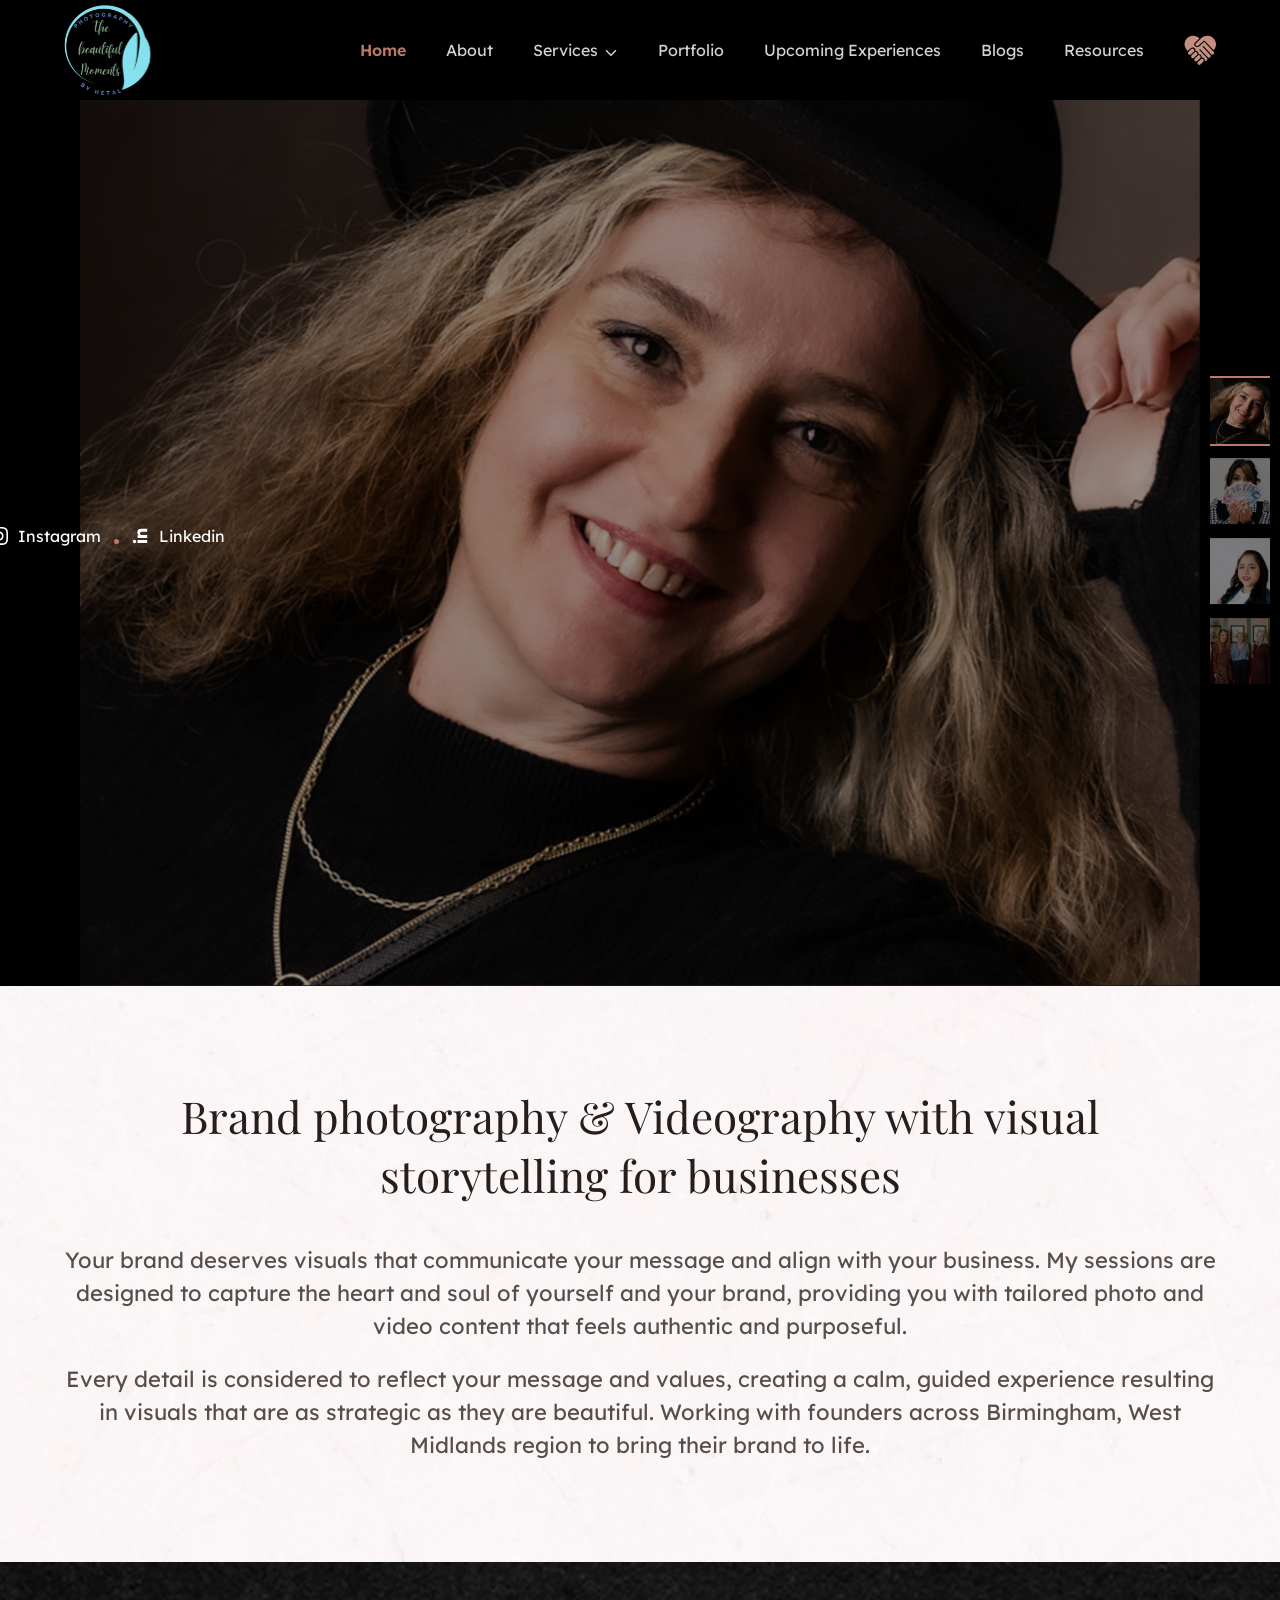
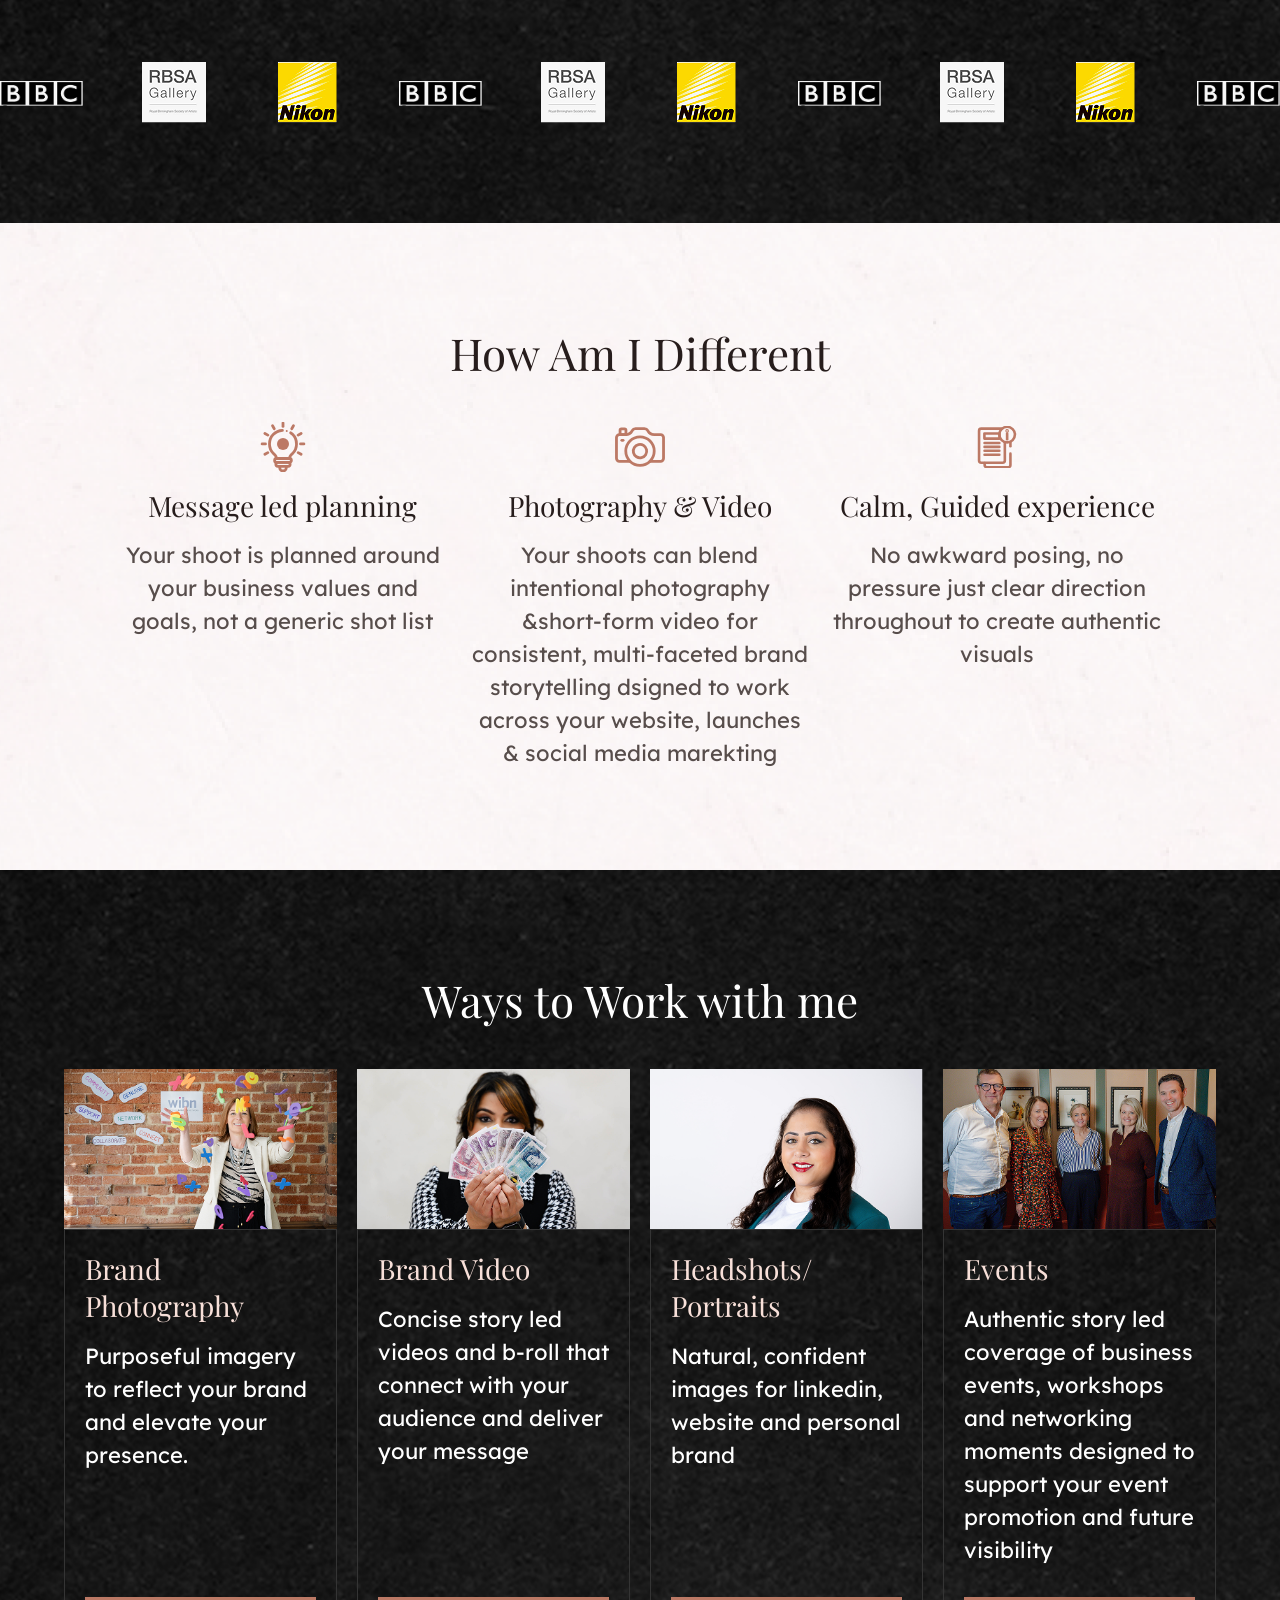
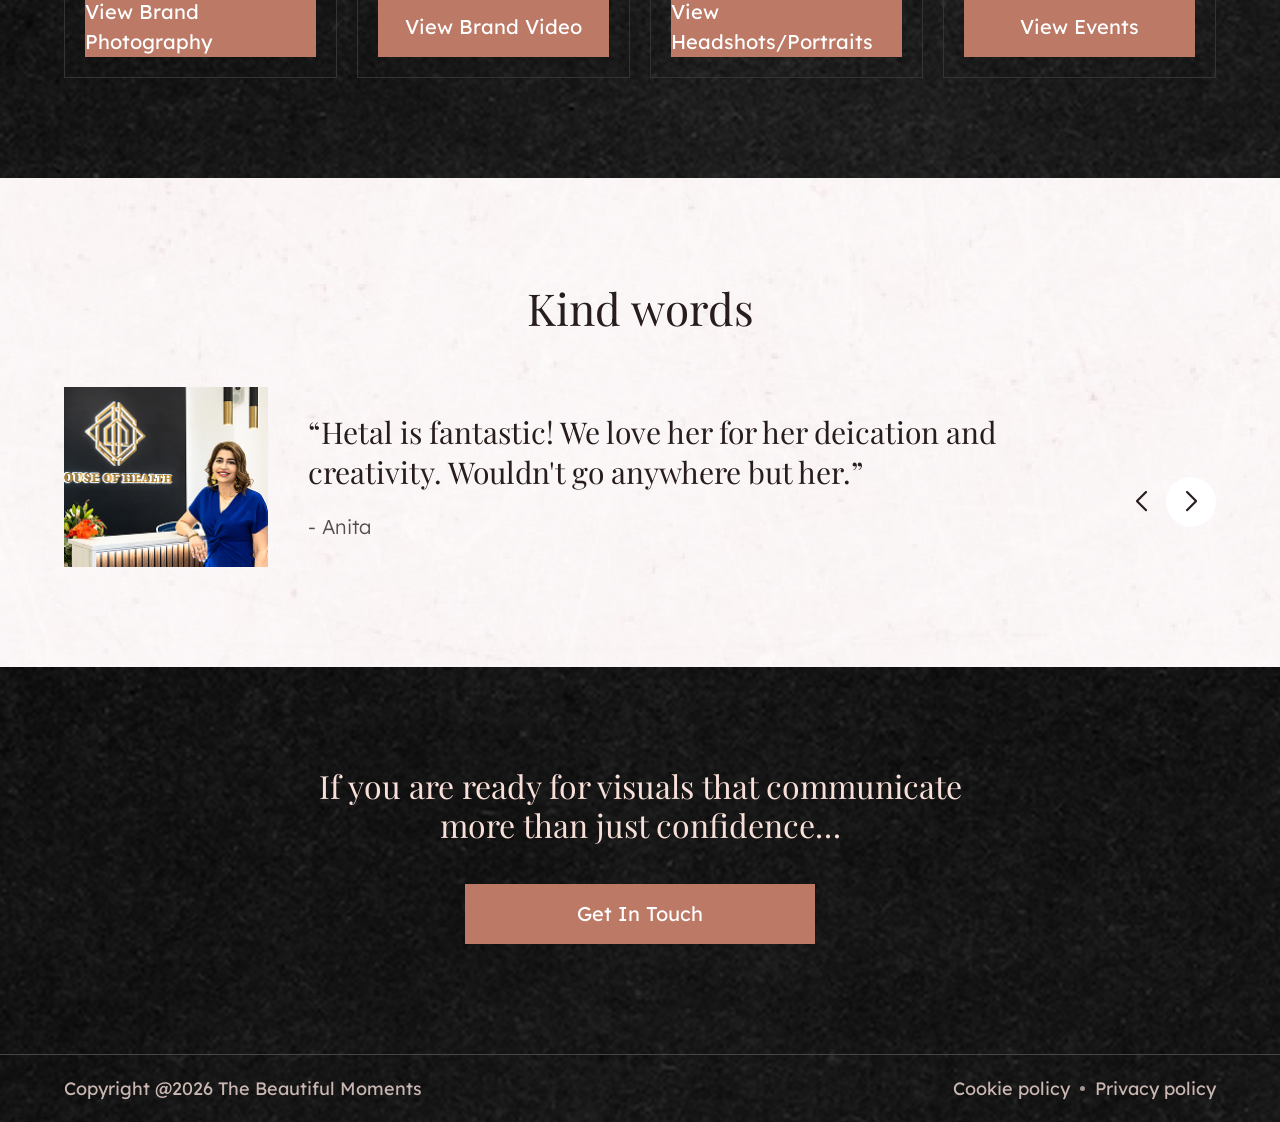
==== index.html @ 72360b37 "initial commit" ====
<!DOCTYPE html>
<html lang="en">

<head>
    <meta charset="UTF-8" />
    <meta name="viewport" content="width=device-width, initial-scale=1.0" />
    <title>Beautiful Moment</title>
    <link href="https://cdn.jsdelivr.net/npm/bootstrap@5.3.3/dist/css/bootstrap.min.css" rel="stylesheet">
    <link rel="stylesheet" href="https://cdn.jsdelivr.net/npm/swiper@11/swiper-bundle.min.css" />
    <link rel="stylesheet" href="css/style.css" />
    <link rel="stylesheet" href="css/responsive.css" />
</head>

<body>
    <header class="main-header">
        <div class="bm-container">
            <nav class="navbar navbar-expand-lg navbar-dark bg-transparent justify-content-between">
                <a class="navbar-brand" href="index.html">
                    <img src="media-images/logo.svg" alt="Beautiful Moment Logo" class="header-logo">
                </a>
                <div class="d-flex align-items-center nav-right">
                    <button class="navbar-toggler" type="button" data-bs-toggle="collapse" data-bs-target="#navbarNav"
                        aria-controls="navbarNav" aria-expanded="false" aria-label="Toggle navigation">
                        <img src="./media-images/menu-toggle.svg" alt="">
                    </button>
                    <div class="collapse navbar-collapse justify-content-center" id="navbarNav">
                        <ul class="navbar-nav mx-auto">
                            <li class="nav-item">
                                <a class="nav-link active" aria-current="page" href="index.html">Home</a>
                            </li>
                            <li class="nav-item">
                                <a class="nav-link" href="about.html">About</a>
                            </li>
                            <li class="nav-item dropdown">
                                <a class="nav-link dropdown-toggle" href="service.html" id="navbarDropdown" role="button"
                                    data-bs-toggle="dropdown" aria-expanded="false">
                                    Services
                                </a>
                                <ul class="dropdown-menu" aria-labelledby="navbarDropdown">
                                    <li><a class="dropdown-item" href="service.html">All Services</a></li>
                                    <li><hr class="dropdown-divider"></li>
                                    <li><a class="dropdown-item" href="service-inner.html">Brand Photography</a></li>
                                    <li><a class="dropdown-item" href="#">Brand Video</a></li>
                                    <li><a class="dropdown-item" href="#">Headshots/Portraits</a></li>
                                    <li><a class="dropdown-item" href="#">Event</a></li>
                                </ul>
                            </li>
                            <li class="nav-item">
                                <a class="nav-link" href="portfolio.html">Portfolio</a>
                            </li>
                            <li class="nav-item">
                                <a class="nav-link" href="#">Upcoming Experiences</a>
                            </li>
                            <li class="nav-item">
                                <a class="nav-link" href="#">Blogs</a>
                            </li>
                            <li class="nav-item">
                                <a class="nav-link" href="#">Resources</a>
                            </li>
                        </ul>
                    </div>
                    <div class="header-action">
                        <a class="btn-heart" data-bs-toggle="offcanvas" href="#heartOffcanvas" role="button"
                            aria-controls="heartOffcanvas">
                            <img src="media-images/heart-icon.svg" alt="Heart Button Icon">
                        </a>
                    </div>
                </div>
            </nav>
        </div>
    </header>
    <main>
        <!-- Hero-Section -->
        <section>
            <div class="hero-section">
                <!-- Social Links - Left Side -->
                <div class="hero-social">
                    <ul>
                        <li> <a href="#" target="_blank"><img src="media-images/facebook-icon.svg" alt="">
                                <span>Facebook</span></a>
                        </li>
                        <li> <a href="#" target="_blank"><img src="media-images/instagram-icon.svg" alt="">
                                <span>Instagram</span></a>
                        </li>
                        <li> <a href="#" target="_blank"><img src="media-images/linkdein-icon.svg" alt="">
                                <span>Linkedin</span></a>
                        </li>
                    </ul>
                </div>

                <!-- Main Slider -->
                <div class="hero-slider-wrap">
                    <div class="swiper heroSwiper">
                        <div class="swiper-wrapper">
                            <div class="swiper-slide">
                                <img src="./media-images/hero-banner-image.png" alt="Hero Slide 1">
                            </div>
                            <div class="swiper-slide">
                                <img src="./media-images/why-us-2.png" alt="Hero Slide 2">
                            </div>
                            <div class="swiper-slide">
                                <img src="./media-images/why-us-3.png" alt="Hero Slide 3">
                            </div>
                            <div class="swiper-slide">
                                <img src="./media-images/why-us-4.png" alt="Hero Slide 4">
                            </div>
                        </div>
                    </div>
                </div>

                <!-- Thumbnail Navigation - Right Side -->
                <div class="hero-thumbs">
                    <div class="swiper heroThumbs">
                        <div class="swiper-wrapper">
                            <div class="swiper-slide">
                                <img src="./media-images/hero-banner-image.png" alt="Thumb 1">
                            </div>
                            <div class="swiper-slide">
                                <img src="./media-images/why-us-2.png" alt="Thumb 2">
                            </div>
                            <div class="swiper-slide">
                                <img src="./media-images/why-us-3.png" alt="Thumb 3">
                            </div>
                            <div class="swiper-slide">
                                <img src="./media-images/why-us-4.png" alt="Thumb 4">
                            </div>
                        </div>
                    </div>
                </div>
            </div>
        </section>
        <!-- Brand Photography -->
        <section>
            <div class="brand-photography py-100">
                <div class="bm-container">
                    <div class="brand-content">
                        <h2>Brand photography & Videography with visual storytelling for businesses</h2>
                        <p>Your brand deserves visuals that communicate your message and align with your business. My
                            sessions are designed to capture the heart and soul of yourself and your brand, providing
                            you with tailored photo and video content that feels authentic and purposeful.</p>
                        <p>Every detail is considered to reflect your message and values, creating a calm, guided
                            experience resulting in visuals that are as strategic as they are beautiful. Working with
                            founders across Birmingham, West Midlands region to bring their brand to life.</p>
                    </div>
                </div>
            </div>
        </section>
        <!-- Partner Section -->
        <section>
            <div class="dark-bg py-100 overflow-hidden">
                <div class="swiper partnerSwiper">
                    <div class="swiper-wrapper partner-content align-items-center">
                        <div class="swiper-slide text-center"><img src="./media-images/brand-logo-1.png" alt=""></div>
                        <div class="swiper-slide text-center"><img src="./media-images/brand-logo-2.png" alt=""></div>
                        <div class="swiper-slide text-center"><img src="./media-images/brand-logo-3.png" alt=""></div>
                        <div class="swiper-slide text-center"><img src="./media-images/brand-logo-1.png" alt=""></div>
                        <div class="swiper-slide text-center"><img src="./media-images/brand-logo-2.png" alt=""></div>
                        <div class="swiper-slide text-center"><img src="./media-images/brand-logo-3.png" alt=""></div>
                        <div class="swiper-slide text-center"><img src="./media-images/brand-logo-1.png" alt=""></div>
                        <div class="swiper-slide text-center"><img src="./media-images/brand-logo-2.png" alt=""></div>
                        <div class="swiper-slide text-center"><img src="./media-images/brand-logo-3.png" alt=""></div>
                        <div class="swiper-slide text-center"><img src="./media-images/brand-logo-1.png" alt=""></div>
                        <div class="swiper-slide text-center"><img src="./media-images/brand-logo-2.png" alt=""></div>
                        <div class="swiper-slide text-center"><img src="./media-images/brand-logo-3.png" alt=""></div>
                    </div>
                </div>
            </div>
        </section>
        <!-- How Am I Different -->
        <section>
            <div class="bm-container">
                <div class="how-different py-100">
                    <h2>How Am I Different</h2>
                    <div class="how-different-grid">
                        <div class="how-different-card">
                            <div class="card-image">
                                <img src="./media-images/how-different-1.svg" alt="how-different">
                            </div>
                            <div class="card-content">
                                <h3>Message led planning</h3>
                                <p>Your shoot is planned around your business values and goals, not a generic shot list
                                </p>
                            </div>
                        </div>
                        <div class="how-different-card">
                            <div class="card-image">
                                <img src="./media-images/how-different-2.svg" alt="how-different">
                            </div>
                            <div class="card-content">
                                <h3>Photography & Video</h3>
                                <p>Your shoots can blend intentional photography &short-form video for consistent,
                                    multi-faceted brand storytelling dsigned to work across your website, launches &
                                    social media marekting</p>
                            </div>
                        </div>
                        <div class="how-different-card">
                            <div class="card-image">
                                <img src="./media-images/how-different-3.svg" alt="how-different">
                            </div>
                            <div class="card-content">
                                <h3>Calm, Guided experience</h3>
                                <p>No awkward posing, no pressure just clear direction throughout to create authentic
                                    visuals</p>
                            </div>
                        </div>
                    </div>
                </div>
            </div>

        </section>
        <!-- Ways to Work with me -->
        <section>
            <div class="why-us-main dark-bg py-100">
                <div class="bm-container ">
                    <h2>Ways to Work with me</h2>
                    <div class="why-us-grid">
                        <div class="why-us-card">
                            <div class="card-image">
                                <img src="./media-images/why-us-1.png" alt="why-us">
                            </div>
                            <div class="why-us-card-content">
                                <h3>Brand Photography</h3>
                                <p>Purposeful imagery to reflect your brand and elevate your presence.</p>
                                <a href="service-inner.html" class="btn-primary">View Brand Photography</a>
                            </div>
                        </div>
                        <div class="why-us-card">
                            <div class="card-image">
                                <img src="./media-images/why-us-2.png" alt="why-us">
                            </div>
                            <div class="why-us-card-content">
                                <h3>Brand Video</h3>
                                <p>Concise story led videos and b-roll that connect with your audience and deliver your
                                    message </p>
                                <a href="service.html" class="btn-primary">View Brand Video</a>
                            </div>
                        </div>
                        <div class="why-us-card">
                            <div class="card-image">
                                <img src="./media-images/why-us-3.png" alt="why-us">
                            </div>
                            <div class="why-us-card-content">
                                <h3>Headshots/ Portraits </h3>
                                <p>Natural, confident images for linkedin, website and personal brand</p>
                                <a href="service.html" class="btn-primary">View Headshots/Portraits</a>
                            </div>
                        </div>
                        <div class="why-us-card">
                            <div class="card-image">
                                <img src="./media-images/why-us-4.png" alt="why-us">
                            </div>
                            <div class="why-us-card-content">
                                <h3>Events</h3>
                                <p>Authentic story led coverage of business events, workshops and networking moments
                                    designed to support your event promotion and future visibility</p>
                                <a href="service.html" class="btn-primary">View Events</a>
                            </div>
                        </div>
                    </div>
                </div>
            </div>
        </section>
        <!-- Client Feedback -->
        <section>
            <div class="bm-container">
                <div class="client-feedback py-100">
                    <h2>Kind words</h2>
                    <div class="client-feedback-slider position-relative">
                        <div class="swiper feedbackSwiper">
                            <div class="swiper-wrapper">
                                <div class="swiper-slide">
                                    <div class="testimonial-slide">
                                        <div class="testimonial-img">
                                            <img src="./media-images/client-feedback.png" alt="Testimonial Image">
                                        </div>
                                        <div class="testimonial-content">
                                            <p class="quote">“Hetal is fantastic! We love her for her deication and
                                                creativity. Wouldn't go anywhere but her.”</p>
                                            <span class="author">- Anita</span>
                                        </div>
                                    </div>
                                </div>
                                <div class="swiper-slide">
                                    <div class="testimonial-slide">
                                        <div class="testimonial-img">
                                            <img src="./media-images/client-feedback.png" alt="Testimonial Image">
                                        </div>
                                        <div class="testimonial-content">
                                            <p class="quote">“Absolutely stunning work! The attention to detail and
                                                storytelling is unmatched. Highly recommended!”</p>
                                            <span class="author">- Sarah</span>
                                        </div>
                                    </div>
                                </div>
                            </div>
                        </div>
                        <div class="feedback-navigation">
                            <div class="swiper-button-prev feedback-prev"></div>
                            <div class="swiper-button-next feedback-next"></div>
                        </div>
                    </div>
                </div>
            </div>
        </section>
    </main>
    <footer>
        <div class="dark-bg">
            <div class="bm-container">
                <div class="footer-content py-100">
                    <h3>If you are ready for visuals that communicate more than just confidence…</h3>
                    <a data-bs-toggle="offcanvas" href="#heartOffcanvas" role="button"
                        aria-controls="heartOffcanvas" class="btn-primary">Get In Touch</a>
                </div>
            </div>

            <div class="footer-copyright">
                <div class="bm-container">
                    <p>Copyright @2026 The Beautiful Moments</p>
                    <div class="cookies-policy"><a href="#">Cookie policy</a><a href="#">Privacy policy</a></div>
                </div>
            </div>
        </div>
    </footer>

    <!-- Offcanvas for Heart Button -->
    <div class="custom-offcanvas">
        <div class="offcanvas offcanvas-end" tabindex="-1" id="heartOffcanvas" aria-labelledby="heartOffcanvasLabel">
            <div class="offcanvas-header justify-content-between">
                <h3 class="offcanvas-title" id="heartOffcanvasLabel">Get In Touch</h3>
                <button type="button" data-bs-dismiss="offcanvas" aria-label="Close"><img
                        src="./media-images/close-icon.svg" alt=""></button>
            </div>
            <div class="offcanvas-body">
                <div class="opening-hours">
                    <h4>Opening Hours</h4>
                    <div class="hours-item">
                        <p>Monday – Friday</p>
                        <p>10 am – 5 pm</p>
                    </div>
                    <div class="hours-item">
                        <p>Weekends</p>
                        <p>10 am – 2 pm</p>
                    </div>
                    <div class="hours-item">
                        <p>Holidays</p>
                        <p>Closed</p>
                    </div>
                </div>
                <div class="opening-hours">
                    <h4>Contact Us</h4>
                    <div class="contact-links">
                        <span><img src="./media-images/call-icon.svg" alt=""></span>
                        <a href="telto:+ (65) 123-272-778">+ (65) 123-272-778</a>
                    </div>
                    <div class="contact-links">
                        <span><img src="./media-images/mail-icon.svg" alt=""></span>
                        <a href="mailto:info@thebeautifulmoments.co.uk">info@thebeautifulmoments.co.uk</a>
                    </div>
                </div>
                <div class="canvas-copyright mt-auto">
                    <p>Copyright <img src="./media-images/copyright-icon.svg" alt=""> 2026 - All Rights Reserved.</p>
                    <p>Website Design & Developed by <b><a href="">Softqube Technologies LLC</a></b>.</p>
                </div>
            </div>
        </div>
    </div>
    <script src="https://cdn.jsdelivr.net/npm/bootstrap@5.3.3/dist/js/bootstrap.bundle.min.js"></script>
    <script src="https://cdn.jsdelivr.net/npm/swiper@11/swiper-bundle.min.js"></script>
    <script src="custom.js"></script>
</body>

</html>
---- css/style.css ----
@import url('https://fonts.googleapis.com/css2?family=Lexend:wght@100..900&family=Playfair+Display:ital,wght@0,400..900;1,400..900&display=swap');

:root {

    --font-primary: 'Lexend', sans-serif;
    --font-secondary: 'Playfair Display', serif;

    --container-max-width: 1620px;
    /* ================= COLORS ================= */
    --color-primary: #BC7965;
    --color-secondary: #F8E0D9;
    --color-dark: #271D1C;
    --color-dark-muted: #574D4B;
    --color-light-gray: #D3D3D3;
    --color-white: #FFFFFF;
    --color-black: #000000;

    /* ================= FONT SIZES ================= */
    --text-xs: 16px;
    --text-sm: 18px;
    --text-md: 20px;
    --text-lg: 22px;
    --text-xl: 26px;
    --heading-sm: 28px;
    --heading-md: 30px;
    --footer-md: 32px;
    --heading-lg: 36px;
    --heading-xl: 40px;
    --heading-2xl: 48px;
    --heading-3xl: 68px;
    --bg-primary: url('../images/light-bg.png');
    --bg-secondary: url('../images/dark-bg.png');
}

.bm-container {
    width: 100%;
    max-width: var(--container-max-width);
    margin-left: auto;
    margin-right: auto;
}

html {
    scroll-behavior: smooth;
}

* {
    margin: 0;
    padding: 0;
    box-sizing: border-box;
}

body {
    font-family: var(--font-primary);
    background-image: var(--bg-primary);
}

.dark-bg {
    background-image: var(--bg-secondary);
}

h1,
h2,
h3,
h4,
h5,
h6 {
    font-family: var(--font-secondary);
    margin: 0;
}

a:focus-visible {
    outline: none !important;
}

.post,
.page {
    margin: 0;
}

.row {
    margin: 0;
}

p,
ul {
    margin: 0;
    padding: 0;
}

.row>* {
    padding-left: 0;
    padding-right: 0;
}

a {
    text-decoration: none;
    color: inherit;
}

main {
    padding-top: 86px;
}

.py-100 {
    padding: 100px 0;
}

a.btn-primary {
    background-color: var(--color-primary);
    color: var(--color-white);
    font-family: var(--font-primary);
    font-size: var(--text-md);
    font-weight: 400;
    transition: all 0.4s ease;
    min-width: 350px;
    width: fit-content;
    height: 60px;
    display: flex;
    align-items: center;
    justify-content: center;
    position: relative;
    overflow: hidden;
    z-index: 1;
}

a.btn-primary::before {
    content: '';
    position: absolute;
    top: 0;
    right: 0;
    width: 0;
    height: 100%;
    background-color: var(--color-black);
    transition: all 0.4s ease;
    z-index: -1;
}

a.btn-primary:hover {
    color: var(--color-white);
}

a.btn-primary:hover::before {
    width: 100%;
}

h2 {
    color: var(--color-dark);
    font-size: var(--heading-2xl);
    font-weight: 400;
    margin-bottom: 40px;
    line-height: normal;
    text-align: center;
}

section:has(.dark-bg) h2 {
    color: var(--color-white);
}

/* ================= HERO SECTION ================= */
.hero-section {
    position: relative;
    display: flex;
    align-items: stretch;
    height: 100vh;
    background-color: var(--color-black);
    overflow: hidden;
}

.hero-slider-wrap {
    flex: 1;
    overflow: hidden;
}

.heroSwiper {
    width: 100%;
    height: 100%;
}

.heroSwiper .swiper-slide img {
    width: 100%;
    height: 100%;
    object-fit: cover;
}

/* Social Links - Left Side */
.hero-social {
    position: absolute;
    left: 0;
    top: 0;
    bottom: 0;
    width: 150px;
    background-color: var(--color-black);
    display: flex;
    flex-direction: column;
    align-items: center;
    justify-content: center;
    gap: 30px;
    z-index: 5;
}

.hero-social li::marker {
    color: var(--color-primary);
}

.hero-social ul li:first-of-type {
    list-style-type: none;
}

.hero-social ul {

    display: flex;
    gap: 30px;
    writing-mode: sideways-lr;

}

.hero-social a img {
    transform: rotate(-90deg);
}

.hero-social a {
    display: flex;
    align-items: bottom;
    gap: 10px;
    color: var(--color-white);
    font-family: var(--font-primary);
    font-size: var(--text-xs);
    font-style: normal;
    font-weight: 400;
    line-height: normal;
}


/* Thumbnail Navigation - Right Side */
.hero-thumbs {
    width: 150px;
    background-color: var(--color-black);
    display: flex;
    align-items: center;
    justify-content: center;
    padding: 10px;
    z-index: 5;
}

.hero-thumbs .swiper-vertical>.swiper-wrapper {
    justify-content: center;
    align-items: center;
}

.hero-social li {
    padding: 10px 0;
}

.heroThumbs {
    width: 100%;
    height: auto;
}

.heroThumbs .swiper-slide {
    width: 80px !important;
    height: 70px !important;
    cursor: pointer;
    opacity: 0.5;
    transition: opacity 0.3s ease;
    border: 2px solid transparent;
}

.heroThumbs .swiper-slide-thumb-active {
    opacity: 1;
    border-color: var(--color-primary);
}

.heroThumbs .swiper-slide img {
    width: 100%;
    height: 100%;
    object-fit: cover;
}

/* ================= HEADER ================= */
.main-header {
    background-color: var(--color-black);
    position: fixed;
    width: 100%;
    top: 0;
    z-index: 9;
}

.main-header .navbar {
    padding: 0;
}

.navbar-toggler {
    all: unset;
}

.header-logo {
    height: 90px;
    width: auto;
}

.main-header .navbar-nav {
    gap: 40px;
}

.main-header .navbar-nav .nav-link {
    color: var(--color-light-gray);
    font-family: var(--font-primary);
    font-size: var(--text-xs);
    font-weight: 400;
    padding: 0 !important;
    transition: all 0.3s ease;
}

.main-header .navbar-nav .nav-link:hover,
.main-header .navbar-nav .nav-link:focus {
    color: var(--color-primary);
}

.main-header .navbar-nav .nav-link.active {
    color: var(--color-primary);
    font-weight: 600;
}

.main-header .navbar-nav .dropdown-menu {
    background: rgba(39, 29, 28, 0.85);
    backdrop-filter: blur(15px);
    -webkit-backdrop-filter: blur(15px);
    border: 1px solid rgba(255, 255, 255, 0.08);
    border-radius: 12px;
    margin-top: 15px;
    padding: 10px 0;
    box-shadow: 0 15px 35px rgba(0, 0, 0, 0.3);
    animation: dropdownFade 0.3s ease forwards;
    transform-origin: top center;
}

@keyframes dropdownFade {
    from {
        opacity: 0;
        transform: translateY(10px) scale(0.98);
    }
    to {
        opacity: 1;
        transform: translateY(0) scale(1);
    }
}

.main-header .navbar-nav .dropdown-item {
    color: rgba(255, 255, 255, 0.9);
    font-family: var(--font-primary);
    font-size: 14px;
    padding: 10px 24px;
    font-weight: 300;
    transition: all 0.3s cubic-bezier(0.25, 0.46, 0.45, 0.94);
    position: relative;
    letter-spacing: 0.5px;
}

.main-header .navbar-nav .dropdown-item:hover {
    background-color: rgba(188, 121, 101, 0.15);
    color: var(--color-primary);
    padding-left: 28px;
}

.main-header .navbar-nav .dropdown-item:hover::before {
    content: '';
    position: absolute;
    left: 12px;
    top: 50%;
    transform: translateY(-50%);
    width: 4px;
    height: 4px;
    background-color: var(--color-primary);
    border-radius: 50%;
}

.dropdown-divider {
    border-top: 1px solid rgba(255, 255, 255, 0.05);
    margin: 8px 0;
}

.main-header .dropdown-toggle::after {
    all: unset;
    background-image: url(../media-images/down-icon.svg);
    height: 12px;
    width: 16px;
    display: inline-block;
    content: "";
    transition: 0.3s;
}

.nav-right {
    gap: 40px;
}

.header-action {
    display: flex;
    align-items: center;
}

.header-action .btn-heart {
    display: inline-flex;
    align-items: center;
    justify-content: center;
    transition: transform 0.3s ease;
}

.header-action .btn-heart img {
    height: 32px;
    width: auto;
}

.header-action .btn-heart:hover {
    transform: scale(1.05);
}

.main-header .dropdown-toggle.show::after {
    transform: rotate(180deg);
    transition: 0.3s;
}

/* ================= Brand Photography ================= */
.brand-photography {
    text-align: center;
}

.brand-content h2 {
    max-width: 1220px;
    margin: 0 auto;
}

.brand-content p {
    margin-top: 20px;
    color: var(--color-dark-muted);
    font-size: var(--text-lg);
    font-weight: 400;
    max-width: 1500px;
    margin: 20px auto 0;
    line-height: 150%;
}

.brand-content p:first-of-type {
    margin-top: 40px;
}

.about-brand p:first-of-type {
    font-size: var(--heading-md);
}

/* ================= Partner Section =================  */
.partnerSwiper .swiper-wrapper {
    transition-timing-function: linear !important;
}

.partnerSwiper .swiper-slide {
    width: auto;
}

.partnerSwiper .swiper-slide img {
    max-width: 100%;
    height: auto;
}

/* ================= How Different ================= */
.how-different {
    text-align: center;
}

.how-different-grid {
    display: grid;
    grid-template-columns: repeat(3, 1fr);
    gap: 20px;
    margin: 0 50px;
}

.how-different-grid .how-different-card {
    display: flex;
    flex-direction: column;
    align-items: center;
    gap: 15px;
}

.how-different-card h3 {
    color: var(--color-dark);
    font-size: var(--heading-sm);
    font-weight: 400;
    line-height: normal;
    padding-bottom: 15px;
}

.how-different-card p {
    color: var(--color-dark-muted);
    font-size: var(--text-lg);
    font-weight: 400;
    line-height: 150%;
}

/*================= Why US =================*/
.why-us-grid {
    display: grid;
    grid-template-columns: repeat(4, 1fr);
    gap: 20px;
}

.why-us-card-content {
    border: 1px solid #343434;
    padding: 20px;
}

.why-us-card-content h3 {
    color: var(--color-secondary);
    font-family: var(--font-secondary);
    font-size: var(--heading-sm);
    font-weight: 400;
    line-height: normal;
    margin-bottom: 16px;
}

.why-us-card-content p {
    color: var(--color-white);
    font-family: var(--font-primary);
    font-size: var(--text-lg);
    font-weight: 400;
    line-height: 150%;
    margin-bottom: 30px;
}

.why-us-card-content a.btn-primary {
    min-width: 100%;
    margin-top: auto;
}

.why-us-card img {
    width: 100%;
    max-height: 230px;
    object-fit: cover;
}

.why-us-card {
    display: flex;
    flex-direction: column;
    height: 100%;
}

.why-us-card-content {
    height: 100%;
    display: flex;
    flex-direction: column;
}

/*================= Client Feedback =================*/
.client-feedback h2 {
    margin-bottom: 50px;
    text-align: center;
}

.client-feedback-slider {
    padding-right: 150px;
}

.testimonial-slide {
    display: grid;
    grid-template-columns: 204px 1fr;
    gap: 40px;
    align-items: center;
}

.testimonial-img {
    flex-shrink: 0;
    width: 100%;
    height: 180px;
}

.testimonial-img img {
    width: 100%;
    height: 100%;
    object-fit: cover;
}

.testimonial-content {
    flex-grow: 1;
}

.testimonial-content .quote {
    color: var(--color-dark);
    font-family: var(--font-secondary);
    font-size: var(--heading-md);
    line-height: normal;
    margin-bottom: 20px;
}

.testimonial-content .author {
    color: var(--color-dark-muted);
    font-family: var(--font-primary);
    font-size: var(--text-md);
    font-weight: 300;
}

.feedback-navigation {
    position: absolute;
    right: 0;
    top: 50%;
    transform: translateY(0%);
    display: flex;
    align-items: center;
    gap: 20px;
    z-index: 5;
}

.feedback-prev,
.feedback-next {
    position: static !important;
    margin-top: 0 !important;
    color: var(--color-dark) !important;
}

.feedback-prev::after,
.feedback-next::after {
    font-size: 20px !important;
    font-weight: bold;
}

.feedback-next {
    background-color: var(--color-white);
    width: 50px !important;
    height: 50px !important;
    border-radius: 50%;
    display: flex;
    align-items: center;
    justify-content: center;
}

.feedback-prev {
    width: auto !important;
    height: auto !important;
    cursor: pointer;
}

/*================= Footer =================*/
.footer-content {
    display: flex;
    align-items: center;
    justify-content: center;
    flex-direction: column;
    gap: 40px;
    max-width: 720px;
    margin: 0 auto;
}

.footer-content h3 {
    color: var(--color-secondary);
    font-family: var(--font-secondary);
    font-size: var(--footer-md);
    text-align: center;
    font-weight: 400;
}

.footer-copyright {
    color: rgba(248, 224, 217, 0.8);
    font-family: var(--font-primary);
    font-size: var(--text-sm);
    font-style: normal;
    font-weight: 400;
    line-height: 150%;
    margin-top: 10px;
    border-top: 1px solid #464646;
}

.footer-copyright .bm-container {
    display: flex;
    justify-content: space-between;
    align-items: center;
    padding: 20px 0;
}

.cookies-policy a:not(:last-child)::after {
    content: "";
    margin: 0 10px 4px;
    height: 5px;
    width: 5px;
    border-radius: 50px;
    background-color: #A59591;
    display: inline-block;
}

.about-hero {
    height: auto;
}

.about-banner img {
    width: 100%;
    height: 100%;
    object-fit: cover;
}

.about-hero .hero-social {
    width: 132px;
}


/* Off Canvas Design  */

.custom-offcanvas .offcanvas-header>button {
    all: unset;
    cursor: pointer;
}

.custom-offcanvas .offcanvas {
    background-color: var(--color-black);
    width: 600px !important;
}

.custom-offcanvas .offcanvas-header>h3 {
    color: var(--color-white);
    font-family: var(--font-secondary);
    font-size: var(--heading-lg);
    font-style: normal;
    font-weight: 400;
    line-height: normal;
}

.opening-hours {
    width: 100%;
}

.custom-offcanvas .opening-hours>h4 {
    color: var(--color-primary);
    font-family: var(--font-primary);
    font-size: var(--text-md);
    font-style: normal;
    font-weight: 700;
    line-height: normal;
    margin-bottom: 20px;
}

.custom-offcanvas .offcanvas-header {
    padding: 50px 40px 0px 40px;
    border: none;
}

.custom-offcanvas .offcanvas-body {
    padding: 20px 40px;
}

.custom-offcanvas .hours-item {
    display: flex;
    justify-content: space-between;
    align-items: center;
    padding-bottom: 10px;
    position: relative;
}

.custom-offcanvas .hours-item:last-of-type {
    padding-bottom: 0;
}

.custom-offcanvas .hours-item p,
.custom-offcanvas .opening-hours a {
    color: var(--color-white);
    font-family: var(--font-primary);
    font-size: var(--text-sm);
    font-style: normal;
    font-weight: 400;
    line-height: normal;
    overflow-wrap: anywhere;
}

.custom-offcanvas .hours-item p:first-child {
    order: 1;
}

.custom-offcanvas .hours-item p:last-child {
    order: 3;
}

.custom-offcanvas .hours-item::before {
    content: "";
    background-color: var(--color-white);
    height: 1px;
    flex: 1;
    order: 2;
    margin: 0 10px;
}

.custom-offcanvas .contact-links {
    display: flex;
    align-items: center;
    gap: 10px;
    padding: 8px 12px;
    border-radius: 8px;
    transition: all 0.3s ease;
    cursor: pointer;
}

.custom-offcanvas .contact-links:hover {
    background: rgba(255, 255, 255, 0.06);
    transform: translateX(4px);
}

.custom-offcanvas .contact-links:not(:last-of-type) {
    margin-bottom: 12px;
}

.custom-offcanvas .contact-links span {
    border-radius: 60px;
    background: rgba(255, 255, 255, 0.10);
    width: 30px;
    height: 30px;
    display: flex;
    align-items: center;
    justify-content: center;
    flex: none;
    transition: all 0.3s ease;
}

.custom-offcanvas .contact-links:hover span {
    background: var(--color-primary);
    transform: scale(1.1);
}

.custom-offcanvas .contact-links:hover a {
    color: var(--color-primary);
}

.canvas-copyright p {
    color: rgba(255, 255, 255, 0.70);
    text-align: left;
    font-size: 14px;
    font-style: normal;
    font-weight: 300;
    line-height: normal;
    text-transform: capitalize;
}

.canvas-copyright p:not(:last-of-type) {
    margin-bottom: 4px;
}

.canvas-copyright p b {
    font-weight: 700;
}

.custom-offcanvas .offcanvas-body {
    display: flex;
    flex-direction: column;
    align-items: start;
    gap: 30px;
}

/* ================= Awards Section ================= */
.award-badge {
    aspect-ratio: 1/1;
    width: 100%;
    max-width: 300px;
    margin: 0 auto;
    overflow: hidden;
    display: flex;
    align-items: center;
    justify-content: center;
}

.award-badge img {
    width: 100%;
    height: 100%;
    object-fit: contain;
    padding: 20px;
}

/* ================= Video Showreel Section ================= */
.video-showreel {
    background-color: var(--color-black);
}

.video-wrapper {
    width: 100%;
    max-width: 100%;
    overflow: hidden;
}

.video-wrapper iframe {
    display: block;
    width: 100%;
}

/* ================= Behind The Scene Section ================= */
.bts-grid {
    display: grid;
    grid-template-columns: repeat(3, 1fr);
    gap: 15px;
}

.bts-item {
    position: relative;
    display: block;
    aspect-ratio: 3 / 4;
    overflow: hidden;
    border-radius: 4px;
}

.bts-item img {
    width: 100%;
    height: 100%;
    object-fit: cover;
    transition: transform 0.5s ease;
}

.bts-overlay {
    position: absolute;
    bottom: 20px;
    left: 20px;
    width: 60px;
    height: 60px;
    display: flex;
    align-items: center;
    justify-content: center;
    opacity: 1;
    pointer-events: none;
    transition: transform 0.3s ease;
}

.bts-overlay img {
    width: 100%;
    height: 100%;
    object-fit: contain;
}

.bts-item:hover img {
    transform: scale(1.05);
}

.bts-item:hover .bts-overlay {
    transform: scale(1.1);
}

/* ================= Services Page ================= */
.common-hero h1 {
    color: var(--color-secondary);
    font-family: var(--font-secondary);
    font-size: var(--heading-3xl);
    font-style: normal;
    font-weight: 400;
    line-height: normal;
    text-align: center;
}

.service-content {}

.service-image img {
    width: 100%;
}

.service-grid {
    display: grid;
    grid-template-columns: repeat(2, 1fr);
    gap: 20px;
    margin-top: 40px;
}

.service-main .bm-container>p {
    color: var(--color-dark);
    font-family: var(--font-primary);
    font-size: var(--heading-md);
    font-style: normal;
    font-weight: 400;
    line-height: normal;
    text-align: center;
    max-width: 1180px;
    margin: 0 auto;
}

.service-content {
    background-color: #FFF2EF;
    display: flex;
    flex-direction: column;
    align-items: start;
}

.service-text {
    padding: 40px 80px;
    border-radius: 10px;
    display: flex;
    flex-direction: column;
    justify-content: center;
    align-items: center;
    text-align: center;
    gap: 32px;
    height: 100%;
}

.service-text h3 {
    color: var(--color-dark);
    font-family: var(--font-secondary);
    font-size: var(--heading-xl);
    font-style: normal;
    font-weight: 400;
    line-height: normal;
}

.service-text p {
    color: var(--color-dark-muted);
    font-family: var(--font-primary);
    font-size: var(--text-xl);
    font-style: normal;
    font-weight: 400;
    line-height: 150%;
    margin-bottom: 10px;
}

.service-text a.btn-primary {
    margin-top: auto;
}

/* ================= Service Inner Page ================= */
.service-inner-intro {
    text-align: center;
}

.service-inner-intro h2 {
    font-size: var(--heading-xl);
}

.service-inner-intro>.bm-container>p {
    color: var(--color-dark-muted);
    font-family: var(--font-primary);
    font-size: var(--heading-sm);
    font-weight: 400;
    margin: 0 auto 20px;
    line-height: 150%;
    margin-bottom: 20px;
    max-width: 1400px;
    margin: 0 auto 20px;
}

.service-inner-details {
    position: relative;
}

.service-inner-intro>.bm-container>p:last-of-type {
    margin-bottom: 0;
}

.service-inner-hero {
    width: 100%;
    max-height: 600px;
    overflow: hidden;
}

.service-inner-hero img {
    width: 100%;
    height: 100%;
    max-height: 514px;
    object-fit: cover;
    object-position: top center;
    display: block;
}

/* Details Grid */
.sid-grid {
    display: grid;
    grid-template-columns: 1fr 1fr;
    gap: 80px;
    align-items: start;
}

.sid-left h3,
.sid-right h3 {
    color: var(--color-dark);
    font-family: var(--font-secondary);
    font-size: var(--heading-xl);
    font-weight: 400;
    margin-bottom: 30px;
}

/* Is This For Me list */
.sid-left>ul {
    list-style: none;
    padding: 0;
    margin: 0;
    display: flex;
    flex-direction: column;
    gap: 16px;
}

.sid-left>ul>li {
    color: var(--color-dark-muted);
    font-family: var(--font-primary);
    font-size: var(--text-lg);
    font-weight: 400;
    line-height: 150%;
    padding-left: 20px;
    position: relative;
}

.sid-left>ul>li::before {
    content: "•";
    color: var(--color-dark-muted);
    position: absolute;
    left: 0;
    top: 0;
}

/* Gallery */
.sid-gallery {
    display: grid;
    grid-template-columns: 1fr 1fr;
    gap: 20px;
    width: calc(50% - 40px);
    position: absolute;
    top: 50%;
}

.sid-gallery>div {
    aspect-ratio: 4/3;
    overflow: hidden;
    border-radius: 4px;
}

.sid-gallery>div img {
    width: 100%;
    height: 100%;
    object-fit: cover;
}

/* What's Included list */
.sid-included>ul {
    list-style: none;
    padding: 0;
    margin: 0 0 40px;
    display: flex;
    flex-direction: column;
    gap: 20px;
}

.sid-included>ul>li>strong {
    color: var(--color-dark);
    font-family: var(--font-secondary);
    font-size: var(--heading-sm);
    font-weight: 400;
    display: block;
    margin-bottom: 10px;
    padding-left: 20px;
    position: relative;
}

.sid-included>ul>li>strong::before {
    content: "•";
    color: var(--color-dark);
    position: absolute;
    left: 0;
}

.sid-included>ul>li>ul {
    list-style: none;
    padding: 0;
    display: flex;
    flex-direction: column;
    gap: 6px;
}

.sid-included>ul>li>ul>li {
    color: var(--color-dark-muted);
    font-family: var(--font-primary);
    font-size: var(--text-lg);
    font-weight: 400;
    line-height: 150%;
    padding-left: 40px;
    position: relative;
}

.sid-included>ul>li>ul>li::before {
    content: "•";
    color: var(--color-dark-muted);
    position: absolute;
    left: 20px;
}

/* Feature icons */
.sid-features {
    display: grid;
    grid-template-columns: repeat(4, 1fr);
    gap: 55px;
}

.sid-features>div {
    display: flex;
    flex-direction: column;
    align-items: center;
    gap: 10px;
    text-align: center;
}

.sid-features>div img {
    width: 40px;
    height: 40px;
    object-fit: contain;
}

.sid-features>div span {
    color: var(--color-dark-muted);
    font-family: var(--font-primary);
    font-size: var(--text-lg);
    font-weight: 400;
    line-height: 140%;
}

/* ================= Portfolio Page ================= */
.portfolio-main .bm-container>p {
    color: var(--color-dark);
    font-family: var(--font-primary);
    font-size: var(--heading-md);
    font-style: normal;
    font-weight: 400;
    line-height: 160%;
    text-align: center;
}

.portfolio-grid {
    display: grid;
    grid-template-columns: repeat(auto-fill, minmax(400px, 1fr));
    gap: 20px;
    margin-top: 40px;
}

.portfolio-item {
    position: relative;
}

.portfolio-item img {
    width: 100%;
}

.portfolio-text {
    position: absolute;
    bottom: 30px;
    left: 50%;
    transform: translateX(-50%);
    display: flex;
    flex-direction: column;
    justify-content: center;
    align-items: center;
    gap: 15px;
    width: 100%;
}

.portfolio-text h3 {
    color: var(--color-white);
    text-align: center;
    text-shadow: 0 4px 4px rgba(0, 0, 0, 0.43);
    font-family: var(--font-secondary);
    font-size: var(--heading-md);
    font-style: normal;
    font-weight: 400;
    line-height: normal;
}

.portfolio-text a.btn-primary {
    min-width: 200px;
}
---- css/responsive.css ----
@media (max-width: 1699px) {
    :root {
        --container-max-width: 1440px;
    }
}

@media (max-width: 1499px) {
    :root {
        --container-max-width: 1320px;
    }

    .about-hero .hero-social {
        width: calc(100vw - 93vw);
    }
}

@media (max-width: 1399px) {
    :root {
        --heading-3xl: 60px;
        --heading-2xl: 44px;
        --heading-xl: 38px;
        --container-max-width: 90%;
        --heading-lg: 34px;
    }

    .hero-social,
    .hero-thumbs {
        width: 80px;
    }
}

@media (max-width: 1299px) {}

@media (max-width: 1199px) {
    :root {
        --heading-3xl: 52px;
        --heading-2xl: 38px;
        --heading-xl: 34px;
        --heading-lg: 30px;
        --heading-md: 28px;
        --footer-md: 28px;
        --heading-sm: 26px;
    }

    .main-header .navbar-nav,
    .nav-right {
        gap: 30px;
    }

    .why-us-grid {
        grid-template-columns: repeat(2, 1fr);
    }

    .video-showreel iframe {
        height: 700px;
    }

    .service-text {
        padding: 20px 40px;
    }

    .service-text a.btn-primary {
        margin-top: auto;
        max-width: auto;
        padding: 0 40px;
    }
}

@media (min-width: 992px) {
    .main-header .navbar-nav .dropdown:hover .dropdown-menu {
        display: block;
        margin-top: 0;
    }

    .main-header .navbar-nav .dropdown:hover .dropdown-toggle::after {
        transform: rotate(180deg);
        transition: 0.3s;
    }


}

@media (max-width: 991px) {
    :root {
        --heading-3xl: 46px;
        --heading-2xl: 34px;
        --heading-xl: 30px;
        --heading-lg: 26px;
    }

    .py-100 {
        padding: 80px 0;
    }

    .main-header .navbar-nav {
        gap: 10px;
        text-align: start;
        padding: 10px 20px;
    }

    .main-header .navbar-collapse {
        position: absolute;
        top: 86px;
        background-color: var(--color-black);
        /* Semi-transparent var(--color-dark) */
        backdrop-filter: blur(10px);
        -webkit-backdrop-filter: blur(10px);
        width: 100%;
        left: 0;
        border-bottom: 1px solid rgba(255, 255, 255, 0.1);
    }

    .main-header .navbar-nav .nav-link {
        color: var(--color-light-gray) !important;

    }

    .header-logo {
        height: 76px;
    }

    .main-header .dropdown-toggle::after {
        position: absolute;
        right: 0;
        top: 6px;
    }

    .nav-link:focus-visible {
        box-shadow: none;
    }

    a.btn-primary {
        min-width: 300px;
        height: 55px;
    }

    .how-different-grid {
        grid-template-columns: 1fr;
        margin: 0;
    }

    .header-action .btn-heart img {
        width: 22px;
        height: 22px;
    }

    .main-header li:not(:last-of-type) {
        border-bottom: 1px solid white;
        padding-bottom: 10px;
    }

    .main-header .dropdown-menu li {
        padding-bottom: 0;
        border-bottom: none;
    }

    .bts-grid {
        grid-template-columns: repeat(2, 1fr);
    }

    .service-text {
        padding: 20px;
        gap: 12px;
    }

    .service-text p {
        font-size: var(--text-xm);
    }

    .sid-grid {
        grid-template-columns: 1fr;
        gap: 26px;
    }

    .sid-gallery {
        margin-top: 40px;
        position: static;
        width: 100%;
    }

    .portfolio-grid {
        grid-template-columns: repeat(auto-fill, minmax(250px, 1fr));
    }
}

@media (max-width: 767px) {
    :root {
        --heading-3xl: 40px;
        --heading-2xl: 30px;
        --heading-xl: 26px;
        --heading-lg: 24px;
        --heading-md: 24px;
        --footer-md: 24px;
        --heading-sm: 22px;
        --text-xl: 24px;
        --text-lg: 20px;
        --text-md: 18px;
        --text-sm: 16px;
    }

    .py-100 {
        padding: 60px 0;
    }

    .brand-content p:first-of-type {
        margin-top: 30px;
    }

    .footer-copyright .bm-container {
        flex-wrap: wrap;
        gap: 6px;
        padding: 10px 0;
    }

    .nav-right {
        gap: 20px;
    }

    .why-us-grid {
        grid-template-columns: repeat(1, 1fr);
    }

    .client-feedback-slider {
        padding-right: 0;
    }

    .feedback-navigation {
        top: 100%;
        transform: translateY(-100%);
    }

    .hero-social {
        display: none;
    }

    .hero-section {
        flex-direction: column;
        height: 600px;
    }

    .hero-section.about-hero {
        height: auto;
    }

    .hero-thumbs {
        width: 100%;
    }

    .hero-thumbs .swiper-vertical>.swiper-wrapper {
        flex-direction: row;
    }

    .video-showreel iframe {
        height: 500px;
    }

    .service-grid {
        grid-template-columns: repeat(1, 1fr);
    }

    .service-text {
        width: 100%;
    }

    .sid-grid {
        grid-template-columns: 1fr;
        gap: 30px;
    }

    .si-desc {
        padding: 20px;
    }

    .service-inner-hero {
        max-height: 400px;
    }


}

@media (max-width: 575px) {
    :root {
        --heading-3xl: 34px;
        --heading-xl: 24px;
        --heading-lg: 22px;
        --footer-md: 20px;
        --heading-md: 20px;
        --heading-sm: 18px;
        --text-xl: 20px;
        --text-lg: 16px;
        --text-md: 16px;
        --text-xs: 14px;
    }

    .py-100 {
        padding: 50px 0;
    }

    a.btn-primary {
        min-width: 100%;
        height: 48px;
    }

    .testimonial-img {
        height: 100%;
        max-width: 204px;
        margin: 0 auto;
    }

    .testimonial-slide {
        grid-template-columns: 1fr;
        gap: 20px;
    }

    .testimonial-content .quote {
        text-align: center;
    }

    .testimonial-content .author {
        display: block;
        text-align: center;
    }

    .hero-section {
        flex-direction: column;
        height: 400px;
    }

    .custom-offcanvas .offcanvas-body {
        padding: 20px;
    }

    .custom-offcanvas .offcanvas-header {
        padding: 30px 20px 0px 20px;
    }

    .bts-grid {
        grid-template-columns: 1fr;
    }

    .sid-gallery {
        grid-template-columns: 1fr;
    }

    .sid-features {
        grid-template-columns: repeat(2, 1fr);
        gap: 20px;
    }
}
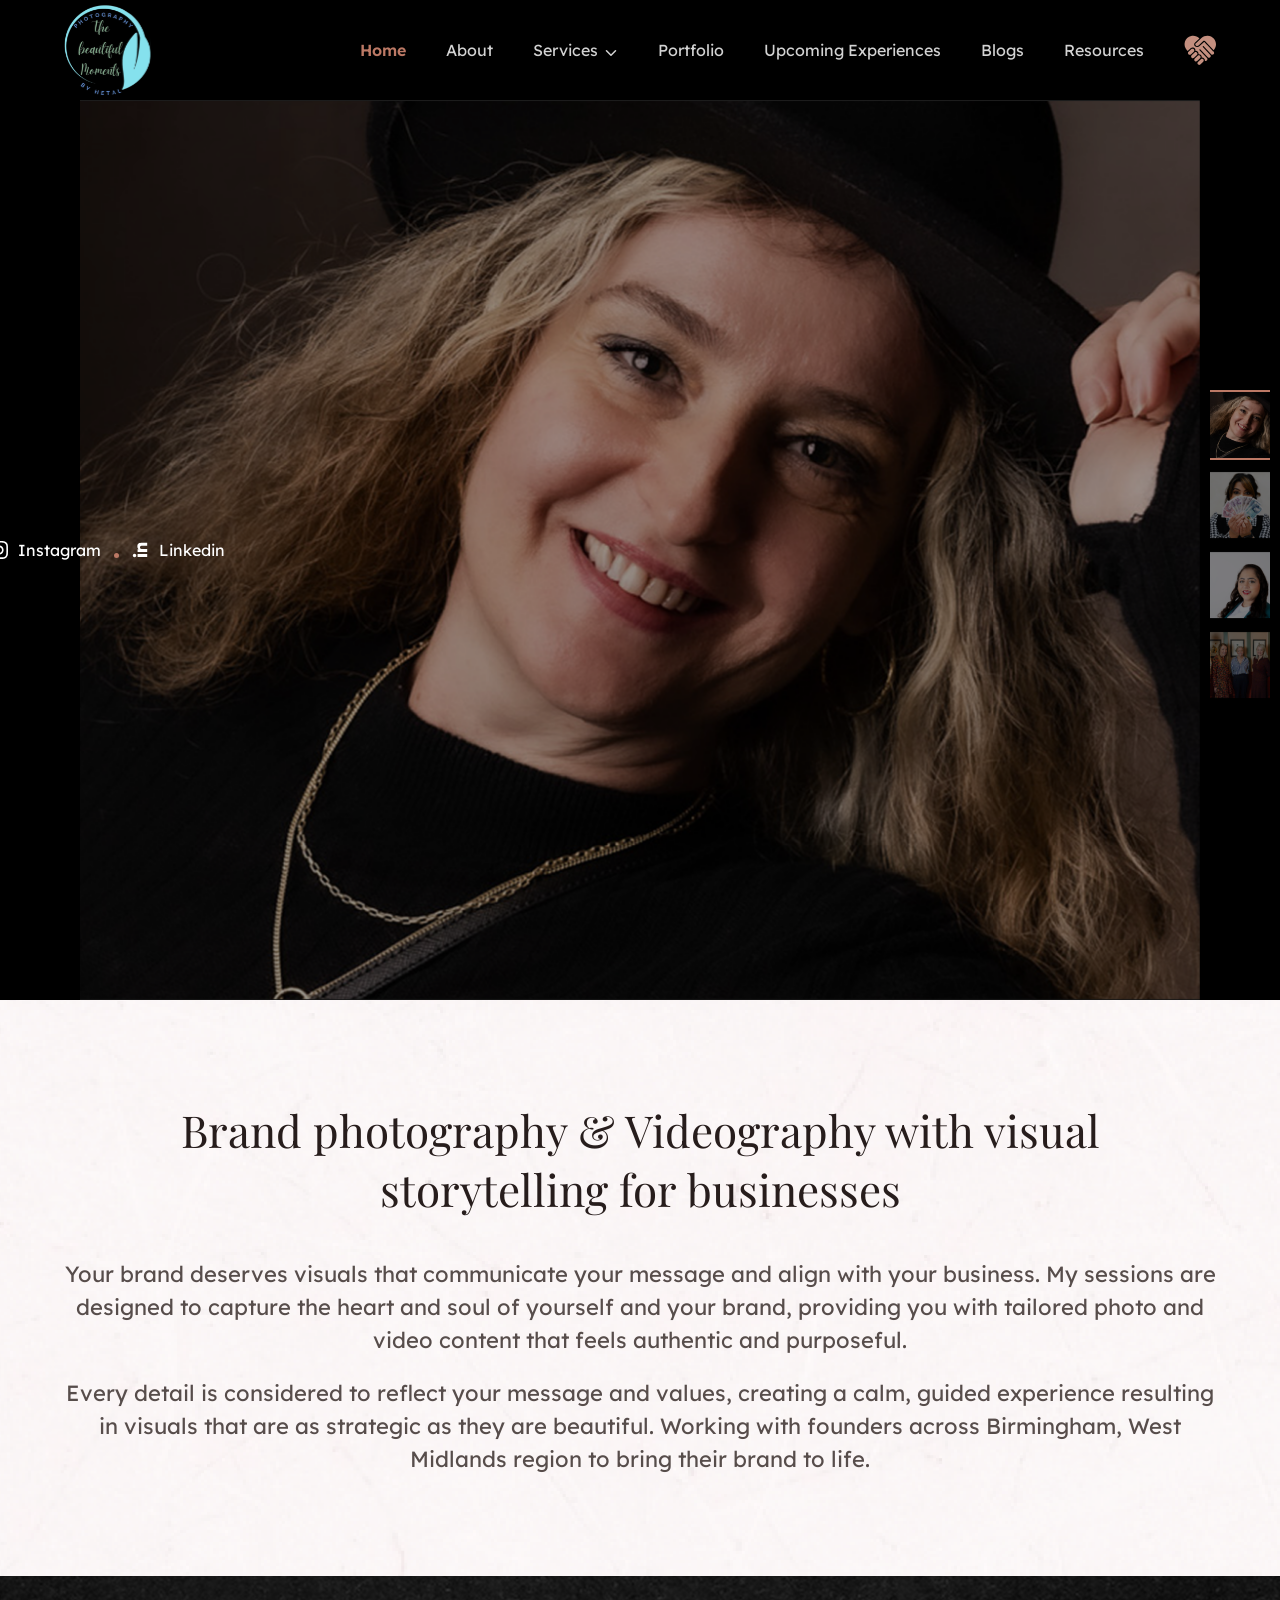
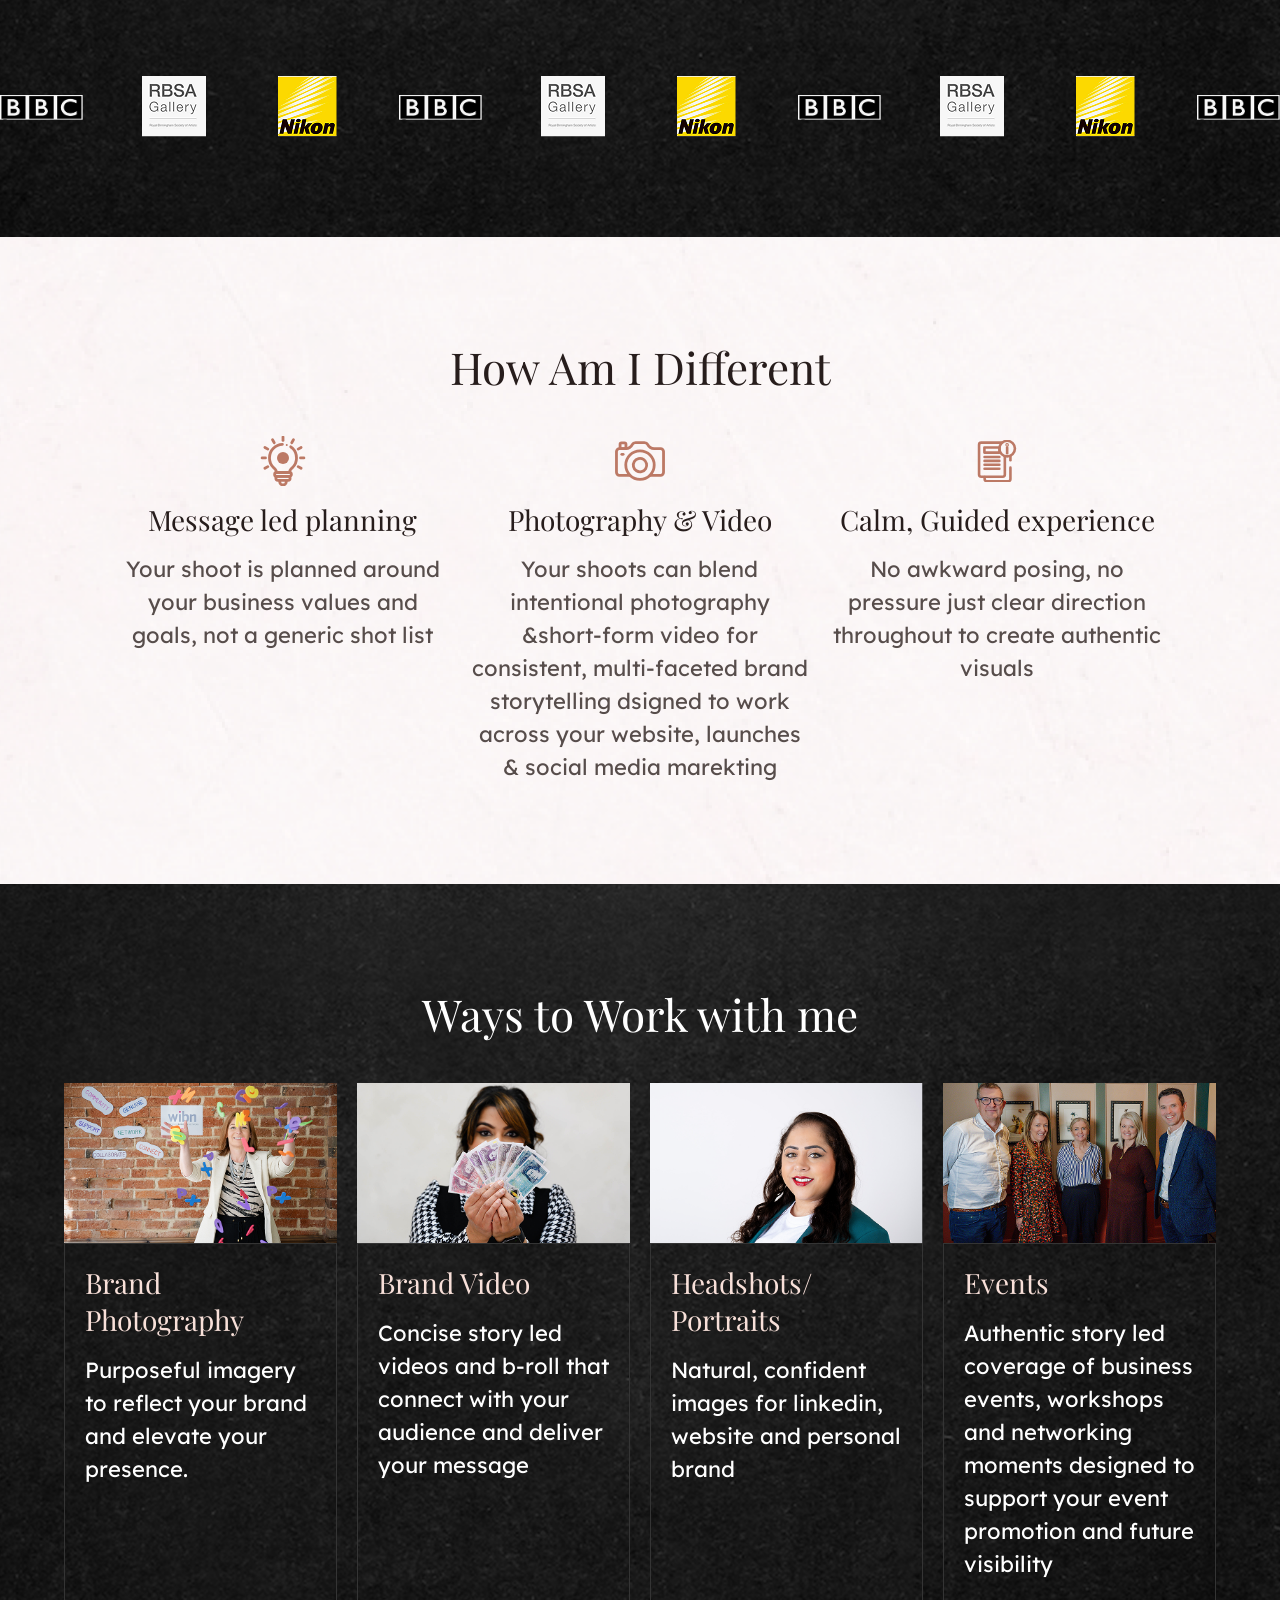
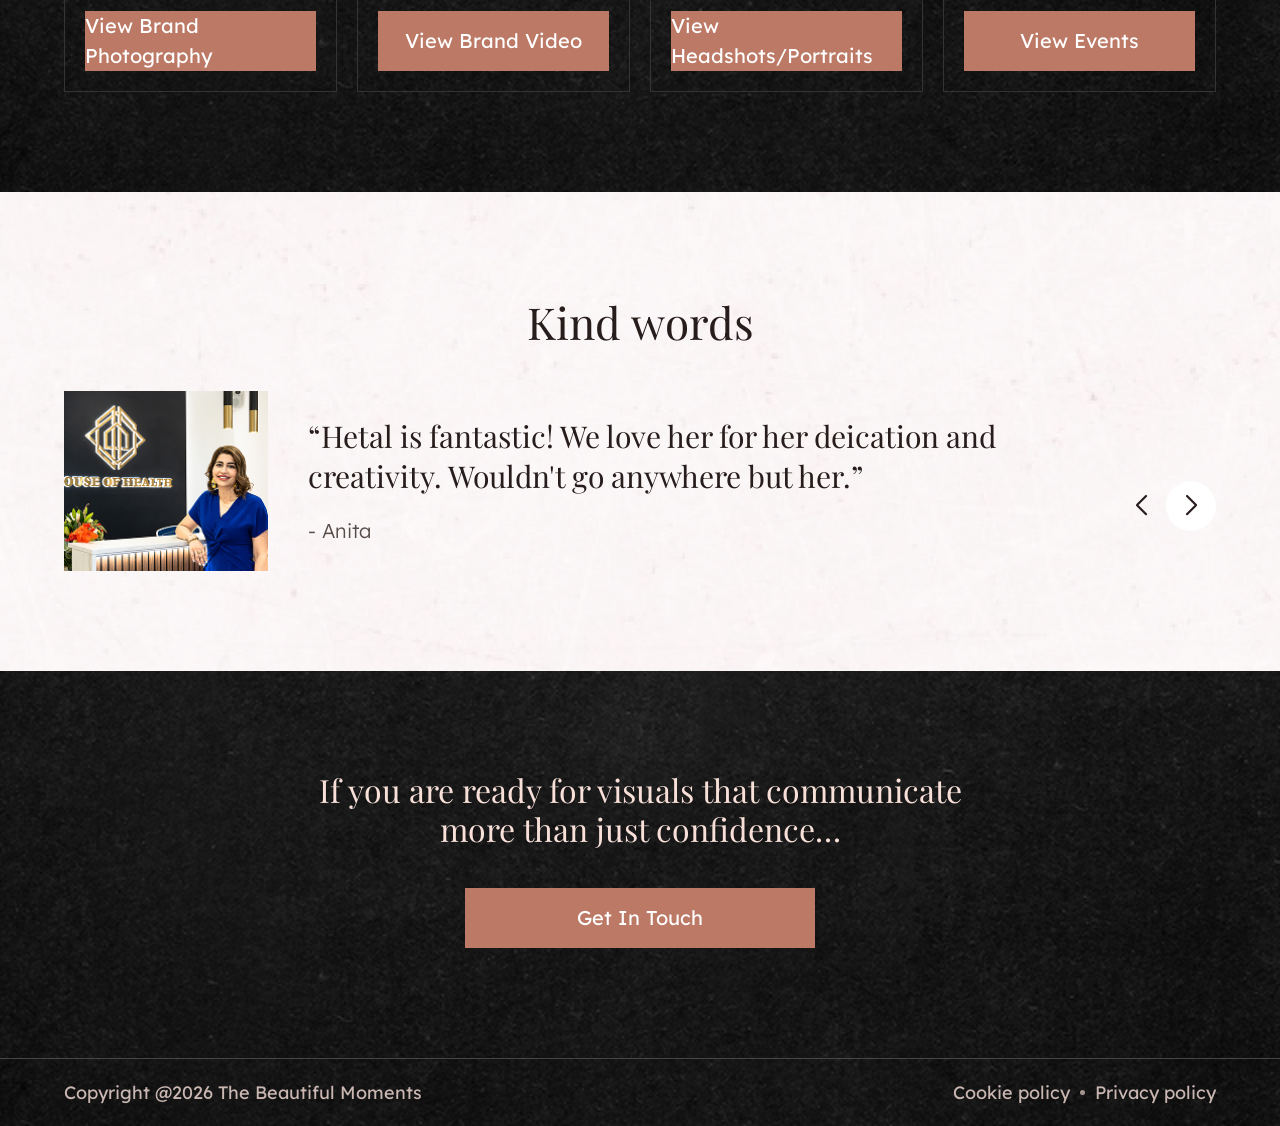
==== commit 3bef0683: "Design Changes Done and Linking all the pages" ====
--- a/index.html
+++ b/index.html
@@ -32,13 +32,15 @@
                                 <a class="nav-link" href="about.html">About</a>
                             </li>
                             <li class="nav-item dropdown">
-                                <a class="nav-link dropdown-toggle" href="service.html" id="navbarDropdown" role="button"
-                                    data-bs-toggle="dropdown" aria-expanded="false">
+                                <a class="nav-link dropdown-toggle" href="service.html" id="navbarDropdown"
+                                    role="button" data-bs-toggle="dropdown" aria-expanded="false">
                                     Services
                                 </a>
                                 <ul class="dropdown-menu" aria-labelledby="navbarDropdown">
                                     <li><a class="dropdown-item" href="service.html">All Services</a></li>
-                                    <li><hr class="dropdown-divider"></li>
+                                    <li>
+                                        <hr class="dropdown-divider">
+                                    </li>
                                     <li><a class="dropdown-item" href="service-inner.html">Brand Photography</a></li>
                                     <li><a class="dropdown-item" href="#">Brand Video</a></li>
                                     <li><a class="dropdown-item" href="#">Headshots/Portraits</a></li>
@@ -49,10 +51,10 @@
                                 <a class="nav-link" href="portfolio.html">Portfolio</a>
                             </li>
                             <li class="nav-item">
-                                <a class="nav-link" href="#">Upcoming Experiences</a>
-                            </li>
-                            <li class="nav-item">
-                                <a class="nav-link" href="#">Blogs</a>
+                                <a class="nav-link" href="experiences.html">Upcoming Experiences</a>
+                            </li>
+                            <li class="nav-item">
+                                <a class="nav-link" href="blog.html">Blogs</a>
                             </li>
                             <li class="nav-item">
                                 <a class="nav-link" href="#">Resources</a>
@@ -308,8 +310,8 @@
             <div class="bm-container">
                 <div class="footer-content py-100">
                     <h3>If you are ready for visuals that communicate more than just confidence…</h3>
-                    <a data-bs-toggle="offcanvas" href="#heartOffcanvas" role="button"
-                        aria-controls="heartOffcanvas" class="btn-primary">Get In Touch</a>
+                    <a data-bs-toggle="offcanvas" href="#heartOffcanvas" role="button" aria-controls="heartOffcanvas"
+                        class="btn-primary">Get In Touch</a>
                 </div>
             </div>
 
@@ -366,7 +368,7 @@
     </div>
     <script src="https://cdn.jsdelivr.net/npm/bootstrap@5.3.3/dist/js/bootstrap.bundle.min.js"></script>
     <script src="https://cdn.jsdelivr.net/npm/swiper@11/swiper-bundle.min.js"></script>
-    <script src="custom.js"></script>
+    <script src="js/custom.js"></script>
 </body>
 
 </html>
--- a/css/style.css
+++ b/css/style.css
@@ -14,7 +14,7 @@
     --color-light-gray: #D3D3D3;
     --color-white: #FFFFFF;
     --color-black: #000000;
-
+    --color-white-secondary: #EEE;
     /* ================= FONT SIZES ================= */
     --text-xs: 16px;
     --text-sm: 18px;
@@ -50,12 +50,18 @@
 }
 
 body {
+    color: var(--color-primary);
+    -webkit-font-smoothing: antialiased;
+    text-rendering: optimizeLegibility;
     font-family: var(--font-primary);
     background-image: var(--bg-primary);
 }
 
 .dark-bg {
     background-image: var(--bg-secondary);
+    background-position: bottom;
+    background-size: cover;
+    background-repeat: no-repeat;
 }
 
 h1,
@@ -98,7 +104,7 @@
 }
 
 main {
-    padding-top: 86px;
+    padding-top: 100px;
 }
 
 .py-100 {
@@ -147,7 +153,7 @@
     color: var(--color-dark);
     font-size: var(--heading-2xl);
     font-weight: 400;
-    margin-bottom: 40px;
+    padding-bottom: 40px;
     line-height: normal;
     text-align: center;
 }
@@ -225,7 +231,6 @@
     color: var(--color-white);
     font-family: var(--font-primary);
     font-size: var(--text-xs);
-    font-style: normal;
     font-weight: 400;
     line-height: normal;
 }
@@ -339,6 +344,7 @@
         opacity: 0;
         transform: translateY(10px) scale(0.98);
     }
+
     to {
         opacity: 1;
         transform: translateY(0) scale(1);
@@ -427,6 +433,7 @@
 .brand-content h2 {
     max-width: 1220px;
     margin: 0 auto;
+    padding-bottom: 0;
 }
 
 .brand-content p {
@@ -550,7 +557,6 @@
 
 /*================= Client Feedback =================*/
 .client-feedback h2 {
-    margin-bottom: 50px;
     text-align: center;
 }
 
@@ -659,7 +665,6 @@
     color: rgba(248, 224, 217, 0.8);
     font-family: var(--font-primary);
     font-size: var(--text-sm);
-    font-style: normal;
     font-weight: 400;
     line-height: 150%;
     margin-top: 10px;
@@ -714,7 +719,6 @@
     color: var(--color-white);
     font-family: var(--font-secondary);
     font-size: var(--heading-lg);
-    font-style: normal;
     font-weight: 400;
     line-height: normal;
 }
@@ -727,7 +731,6 @@
     color: var(--color-primary);
     font-family: var(--font-primary);
     font-size: var(--text-md);
-    font-style: normal;
     font-weight: 700;
     line-height: normal;
     margin-bottom: 20px;
@@ -759,7 +762,6 @@
     color: var(--color-white);
     font-family: var(--font-primary);
     font-size: var(--text-sm);
-    font-style: normal;
     font-weight: 400;
     line-height: normal;
     overflow-wrap: anywhere;
@@ -826,7 +828,6 @@
     color: rgba(255, 255, 255, 0.70);
     text-align: left;
     font-size: 14px;
-    font-style: normal;
     font-weight: 300;
     line-height: normal;
     text-transform: capitalize;
@@ -937,7 +938,6 @@
     color: var(--color-secondary);
     font-family: var(--font-secondary);
     font-size: var(--heading-3xl);
-    font-style: normal;
     font-weight: 400;
     line-height: normal;
     text-align: center;
@@ -960,7 +960,6 @@
     color: var(--color-dark);
     font-family: var(--font-primary);
     font-size: var(--heading-md);
-    font-style: normal;
     font-weight: 400;
     line-height: normal;
     text-align: center;
@@ -991,7 +990,6 @@
     color: var(--color-dark);
     font-family: var(--font-secondary);
     font-size: var(--heading-xl);
-    font-style: normal;
     font-weight: 400;
     line-height: normal;
 }
@@ -1000,7 +998,6 @@
     color: var(--color-dark-muted);
     font-family: var(--font-primary);
     font-size: var(--text-xl);
-    font-style: normal;
     font-weight: 400;
     line-height: 150%;
     margin-bottom: 10px;
@@ -1208,7 +1205,6 @@
     color: var(--color-dark);
     font-family: var(--font-primary);
     font-size: var(--heading-md);
-    font-style: normal;
     font-weight: 400;
     line-height: 160%;
     text-align: center;
@@ -1248,11 +1244,481 @@
     text-shadow: 0 4px 4px rgba(0, 0, 0, 0.43);
     font-family: var(--font-secondary);
     font-size: var(--heading-md);
-    font-style: normal;
     font-weight: 400;
     line-height: normal;
 }
 
 .portfolio-text a.btn-primary {
     min-width: 200px;
+}
+
+/* ================= Portfolio Detail Page ================= */
+.portfolio-hero-grid {
+    display: grid;
+    grid-template-columns: 1fr 450px;
+    gap: 50px;
+}
+
+.portfolio-hero-title {
+    display: flex;
+    align-items: center;
+    justify-content: start;
+    gap: 30px;
+}
+
+.portfolio-hero-title h2 {
+    color: var(--color-secondary);
+    font-family: var(--font-secondary);
+    font-size: var(--heading-3xl);
+    font-weight: 400;
+    line-height: normal;
+    margin-bottom: 0;
+    padding-bottom: 0;
+}
+
+.portfolio-hero-title h2:first-child {
+    order: 1;
+}
+
+.portfolio-hero-title h2:last-child {
+    order: 3;
+}
+
+.portfolio-hero-title::before {
+    content: "";
+    background-color: var(--color-white);
+    height: 44px;
+    width: 4px;
+    order: 2;
+}
+
+.portfolio-hero-description h3 {
+    color: var(--color-primary);
+    font-size: var(--heading-lg);
+    font-style: italic;
+    font-weight: 600;
+    line-height: normal;
+    margin-top: 30px;
+    margin-bottom: 16px;
+}
+
+.portfolio-hero-description p {
+    color: var(--color-white-secondary);
+    font-family: var(--font-primary);
+    font-size: var(--text-md);
+    font-weight: 300;
+    line-height: 150%;
+}
+
+.masonry-grid {
+    column-count: 3;
+    column-gap: 20px;
+    margin-top: 30px;
+}
+
+.masonry-grid img {
+    width: 100%;
+    margin-bottom: 20px;
+    display: block;
+    break-inside: avoid;
+}
+
+.portfolio-hero-right {
+    background-color: #BC796533;
+    padding: 140px 40px 100px;
+    margin-top: 100px;
+    position: relative;
+    margin-bottom: 20px;
+}
+
+.portfolio-hero-right>img {
+    width: 200px;
+    height: 200px;
+    object-fit: cover;
+    object-position: center;
+    border-radius: 50%;
+    position: absolute;
+    top: -100px;
+    left: 50%;
+    transform: translateX(-50%);
+}
+
+.review-stars {
+    display: flex;
+    align-items: center;
+    justify-content: center;
+    margin-top: 16px;
+}
+
+.review-stars .rating-color {
+    color: #FFB817;
+}
+
+.review-stars .no-rating-color {
+    color: #9a9a9a;
+}
+
+.portfolio-hero-right {
+    text-align: center;
+}
+
+.portfolio-hero-right p {
+    color: var(--color-white-secondary);
+    text-align: center;
+    font-family: var(--font-primary);
+    font-size: var(--text-sm);
+    font-weight: 300;
+    line-height: 150%;
+    margin-bottom: 40px;
+}
+
+.portfolio-hero-right h3 {
+    color: var(--color-primary);
+    text-align: center;
+    font-family: var(--font-secondary);
+    font-size: var(--heading-md);
+    font-weight: 700;
+    line-height: normal;
+    margin-bottom: 16px;
+}
+
+.user-wesbite-link {
+    display: flex;
+    align-items: center;
+    justify-content: center;
+    gap: 10px;
+}
+
+.user-wesbite-link a {
+    color: var(--color-white);
+    text-align: center;
+    font-family: var(--font-primary);
+    font-size: var(--text-sm);
+    font-weight: 300;
+    line-height: 150%;
+}
+
+.portfolio-hero-right::before {
+    content: "";
+    background-image: url(../images/commnet-cot.svg);
+    background-size: cover;
+    background-position: center;
+    background-repeat: no-repeat;
+    position: absolute;
+    top: -20px;
+    left: -10px;
+    width: 50px;
+    height: 36px;
+}
+
+.gallery-section .portfolio-hero-title::before {
+    display: none;
+}
+
+.gallery-section .portfolio-hero-title {
+    justify-content: center;
+}
+
+.gallery-section .masonry-grid {
+    column-count: 4;
+    column-gap: 20px;
+    margin-top: 30px;
+}
+
+.experiences-header {
+    text-align: center;
+    max-width: 1300px;
+    margin: 0 auto;
+}
+
+.experiences-header h2 {
+    color: var(--color-secondary);
+    text-align: center;
+    font-size: var(--heading-3xl);
+    font-weight: 400;
+    line-height: normal;
+}
+
+.experiences-header h2::after {
+    content: "";
+    display: block;
+    width: 100%;
+    max-width: 60%;
+    height: 1px;
+    margin: 0 auto;
+    background: linear-gradient(to right, transparent, var(--color-secondary), transparent);
+    margin: 50px auto;
+}
+
+.experiences-header h3 {
+    color: var(--color-secondary);
+    text-align: center;
+    font-size: var(--heading-2xl);
+    font-weight: 400;
+    line-height: normal;
+    margin-bottom: 30px;
+}
+
+.experiences-header p {
+    color: var(--color-white);
+    text-align: center;
+    font-size: var(--heading-sm);
+    font-weight: 400;
+    line-height: 160%;
+}
+
+.comming-soon>h3,
+.experiences-content>h3 {
+    color: var(--color-secondary);
+    font-size: var(--heading-lg);
+    font-weight: 400;
+    line-height: normal;
+    margin-bottom: 20px;
+}
+
+.comming-soon-grid {
+    display: grid;
+    grid-template-columns: repeat(2, 1fr);
+    gap: 20px;
+}
+
+.comming-soon-card {
+    display: flex;
+    align-items: start;
+    flex-direction: column;
+    background-color: #FFF2EF;
+}
+
+.comming-soon-card>img {
+    width: 100%;
+}
+
+.comming-soon-content {
+    padding: 40px 80px;
+    display: flex;
+    flex-direction: column;
+    justify-content: center;
+    align-items: center;
+    text-align: center;
+    height: 100%;
+}
+
+.comming-soon-content h4 {
+    color: var(--color-dark);
+    text-align: center;
+    font-size: var(--heading-xl);
+    font-weight: 400;
+    line-height: normal;
+}
+
+.comming-soon-content p {
+    color: var(--color-dark-muted);
+    text-align: center;
+    font-size: var(--text-xl);
+    font-weight: 400;
+    line-height: 150%;
+    margin: 32px 0 40px;
+}
+
+.comming-soon-content a.btn-primary {
+    margin-top: auto;
+}
+
+.experiences-grid {
+    display: grid;
+    grid-template-columns: repeat(3, 1fr);
+    gap: 20px;
+}
+
+.experiences-content p {
+    color: var(--color-white);
+    text-align: center;
+    font-size: var(--heading-sm);
+    font-weight: 400;
+    line-height: 150%;
+    margin-top: 16px;
+}
+
+.experiences-card img {
+    width: 100%;
+}
+
+.experience-main {
+    padding-top: 100px;
+}
+
+.blog-details {
+    padding-top: 50px;
+}
+
+.blog-details .date {
+    color: var(--color-primary);
+    font-size: var(--text-xs);
+    font-weight: 400;
+    line-height: 150%;
+    display: block;
+    margin-bottom: 10px;
+}
+
+.blog-details img {
+    width: 100%;
+    margin-bottom: 20px;
+}
+
+.blog-details h1,
+.blog-details h2,
+.blog-details h3,
+.blog-details h4,
+.blog-details h5,
+.blog-details h6 {
+    font-family: var(--font-primary);
+}
+
+.blog-details h1 {
+    color: var(--color-white);
+    font-size: var(--footer-md);
+    font-weight: 400;
+    line-height: 150%;
+    margin-bottom: 30px;
+}
+
+.blog-details h2 {
+    color: var(--color-primary);
+    font-size: var(--text-xl);
+    font-weight: 400;
+    line-height: 150%;
+    padding: 10px 0;
+    text-align: start;
+    margin-bottom: 0;
+
+}
+
+.blog-details h3 {
+    color: #85E1ED;
+    font-size: var(--text-lg);
+    font-weight: 400;
+    line-height: 150%;
+    padding-bottom: 6px;
+    text-align: start;
+    margin-bottom: 0;
+}
+
+.blog-details h4 {
+    color: var(--color-light-gray);
+    font-size: var(--text-md);
+    font-weight: 400;
+    line-height: 150%;
+    padding-bottom: 6px;
+    text-align: start;
+    margin-bottom: 0;
+}
+
+.blog-details h5 {
+    color: var(--color-white-secondary);
+    font-size: var(--text-sm);
+    font-weight: 400;
+    line-height: 150%;
+    padding-bottom: 6px;
+    text-align: start;
+    margin-bottom: 0;
+}
+
+.blog-details h6 {
+    color: var(--color-white-secondary);
+    font-size: var(--text-xs);
+    font-weight: 400;
+    line-height: 150%;
+    padding-bottom: 6px;
+    text-align: start;
+    margin-bottom: 0;
+}
+
+.blog-details p,
+.blog-details li {
+    color: var(--color-white-secondary);
+    font-weight: 300;
+    line-height: 150%;
+    padding-bottom: 10px;
+    font-size: var(--text-sm);
+}
+
+.blog-details li {
+    padding-bottom: 0px;
+}
+
+.blog-details ul,
+.blog-details ol {
+    padding-left: 20px;
+    margin-bottom: 0;
+    padding: 6px 0 6px 20px;
+}
+
+.blog-details b {
+    font-weight: 700;
+}
+
+.blog-details a {
+    text-decoration: underline;
+    color: var(--color-white-secondary);
+    font-weight: 300;
+    line-height: 150%;
+    font-size: var(--text-sm);
+}
+
+.blog-header h2::after {
+    display: none;
+}
+
+.blog-header p {
+    color: var(--color-dark-muted);
+    text-align: center;
+    font-size: var(--text-lg);
+    font-weight: 400;
+    line-height: 150%;
+    max-width: 1400px;
+    margin: 0 auto;
+}
+
+.blog-card-grid {
+    display: grid;
+    grid-template-columns: repeat(auto-fill, minmax(400px, 1fr));
+    row-gap: 50px;
+    column-gap: 20px;
+    margin-top: 40px;
+}
+
+.blog-card img {
+    width: 100%;
+    height: 356px;
+    object-fit: cover;
+    object-position: center;
+}
+
+.blog-card h3 {
+    color: var(--color-dark);
+    font-size: var(--heading-md);
+    font-weight: 400;
+    line-height: 150%;
+    margin: 16px 0 24px;
+}
+
+.blog-card p {
+    color: var(--color-dark-muted);
+    font-size: var(--text-lg);
+    font-weight: 400;
+    line-height: 150%;
+    margin-bottom: 16px;
+    display: -webkit-box;
+    -webkit-line-clamp: 2;
+    line-clamp: 2;
+    -webkit-box-orient: vertical;
+    overflow: hidden;
+}
+
+.blog-card a {
+    color: #bc7965d2;
+    font-size: var(--text-md);
+    font-weight: 500;
+    line-height: 150%;
+    text-decoration-line: underline;
 }
--- a/css/responsive.css
+++ b/css/responsive.css
@@ -27,9 +27,40 @@
     .hero-thumbs {
         width: 80px;
     }
-}
-
-@media (max-width: 1299px) {}
+
+    .gallery-section .masonry-grid {
+        column-count: 3;
+    }
+
+    .portfolio-hero-grid {
+        display: grid;
+        grid-template-columns: 1fr 350px;
+        gap: 30px;
+    }
+
+    .portfolio-hero-right {
+        padding: 120px 20px 20px;
+    }
+
+    .portfolio-hero-title h2 {
+        font-size: var(--heading-2xl);
+    }
+}
+
+@media (max-width: 1299px) {
+    .comming-soon-content {
+        padding: 20px 40px;
+    }
+
+    .comming-soon-content p {
+        font-size: var(--text-lg);
+        margin: 16px 0 20px;
+    }
+
+    .experiences-content p {
+        font-size: var(--text-lg);
+    }
+}
 
 @media (max-width: 1199px) {
     :root {
@@ -88,31 +119,45 @@
         --heading-lg: 26px;
     }
 
+    main {
+        padding-top: 86px;
+    }
+
     .py-100 {
         padding: 80px 0;
     }
 
+    .experience-main {
+        padding-top: 80px;
+    }
+
     .main-header .navbar-nav {
-        gap: 10px;
+        gap: 0;
         text-align: start;
-        padding: 10px 20px;
+        padding: 10px 10px;
     }
 
     .main-header .navbar-collapse {
         position: absolute;
         top: 86px;
-        background-color: var(--color-black);
-        /* Semi-transparent var(--color-dark) */
-        backdrop-filter: blur(10px);
-        -webkit-backdrop-filter: blur(10px);
+        background: linear-gradient(180deg, rgba(10, 10, 10, 0.95) 0%, rgba(10, 10, 10, 0.98) 100%);
+        backdrop-filter: blur(15px);
+        -webkit-backdrop-filter: blur(15px);
         width: 100%;
         left: 0;
-        border-bottom: 1px solid rgba(255, 255, 255, 0.1);
+        border-bottom: 1px solid rgba(255, 255, 255, 0.08);
+        box-shadow: 0 10px 30px rgba(0, 0, 0, 0.5);
+        z-index: 1000;
+        max-height: calc(100vh - 86px);
+        overflow-y: auto;
     }
 
     .main-header .navbar-nav .nav-link {
         color: var(--color-light-gray) !important;
-
+        padding: 10px 20px !important;
+        font-size: 18px;
+        letter-spacing: 0.5px;
+        transition: transform 0.3s ease, color 0.3s ease;
     }
 
     .header-logo {
@@ -121,8 +166,8 @@
 
     .main-header .dropdown-toggle::after {
         position: absolute;
-        right: 0;
-        top: 6px;
+        right: 14px;
+        top: 16px;
     }
 
     .nav-link:focus-visible {
@@ -145,8 +190,15 @@
     }
 
     .main-header li:not(:last-of-type) {
-        border-bottom: 1px solid white;
-        padding-bottom: 10px;
+        border-bottom: 1px solid rgba(255, 255, 255, 0.05);
+    }
+
+    .main-header .navbar-nav .nav-item {
+        transition: all 0.3s ease;
+    }
+
+    .main-header .navbar-nav .nav-item:hover {
+        transform: translateX(5px);
     }
 
     .main-header .dropdown-menu li {
@@ -180,6 +232,41 @@
 
     .portfolio-grid {
         grid-template-columns: repeat(auto-fill, minmax(250px, 1fr));
+    }
+
+    .masonry-grid {
+        column-count: 2;
+        column-gap: 20px;
+    }
+
+    .masonry-grid img {
+        margin-bottom: 20px;
+    }
+
+    .gallery-section .masonry-grid {
+        column-count: 2;
+    }
+
+    .portfolio-hero-grid {
+        display: flex;
+        flex-direction: column-reverse;
+    }
+
+    .portfolio-hero-right {
+        margin-bottom: 0;
+    }
+
+    .portfolio-hero-right p {
+        margin-bottom: 20px;
+    }
+
+    .comming-soon-content {
+        padding: 20px;
+    }
+
+    .comming-soon-content a.btn-primary {
+        min-width: auto;
+        padding: 10px 20px;
     }
 }
 
@@ -202,6 +289,10 @@
         padding: 60px 0;
     }
 
+    .experience-main {
+        padding-top: 60px;
+    }
+
     .brand-content p:first-of-type {
         margin-top: 30px;
     }
@@ -275,7 +366,18 @@
         max-height: 400px;
     }
 
-
+    .experiences-grid,
+    .comming-soon-grid {
+        grid-template-columns: 1fr;
+    }
+
+    .comming-soon-content {
+        width: 100%;
+    }
+
+    .experiences-header h2::after {
+        margin: 20px auto;
+    }
 }
 
 @media (max-width: 575px) {
@@ -296,6 +398,10 @@
         padding: 50px 0;
     }
 
+    .experience-main {
+        padding-top: 50px;
+    }
+
     a.btn-primary {
         min-width: 100%;
         height: 48px;
@@ -346,4 +452,41 @@
         grid-template-columns: repeat(2, 1fr);
         gap: 20px;
     }
+
+    .masonry-grid {
+        column-count: 1;
+    }
+
+    .gallery-section .masonry-grid {
+        column-count: 1;
+    }
+
+    .portfolio-hero-title {
+        flex-direction: column;
+        gap: 0;
+        justify-content: start;
+        align-items: start;
+    }
+
+    .portfolio-hero-title::before {
+        display: none;
+    }
+
+    .portfolio-hero-description h3 {
+        margin-top: 20px;
+    }
+
+    .gallery-section .portfolio-hero-title {
+        align-items: center;
+    }
+
+    .blog-card-grid {
+        grid-template-columns: 1fr;
+        row-gap: 30px;
+    }
+
+    .blog-card img {
+        width: 100%;
+        height: 256px;
+    }
 }
